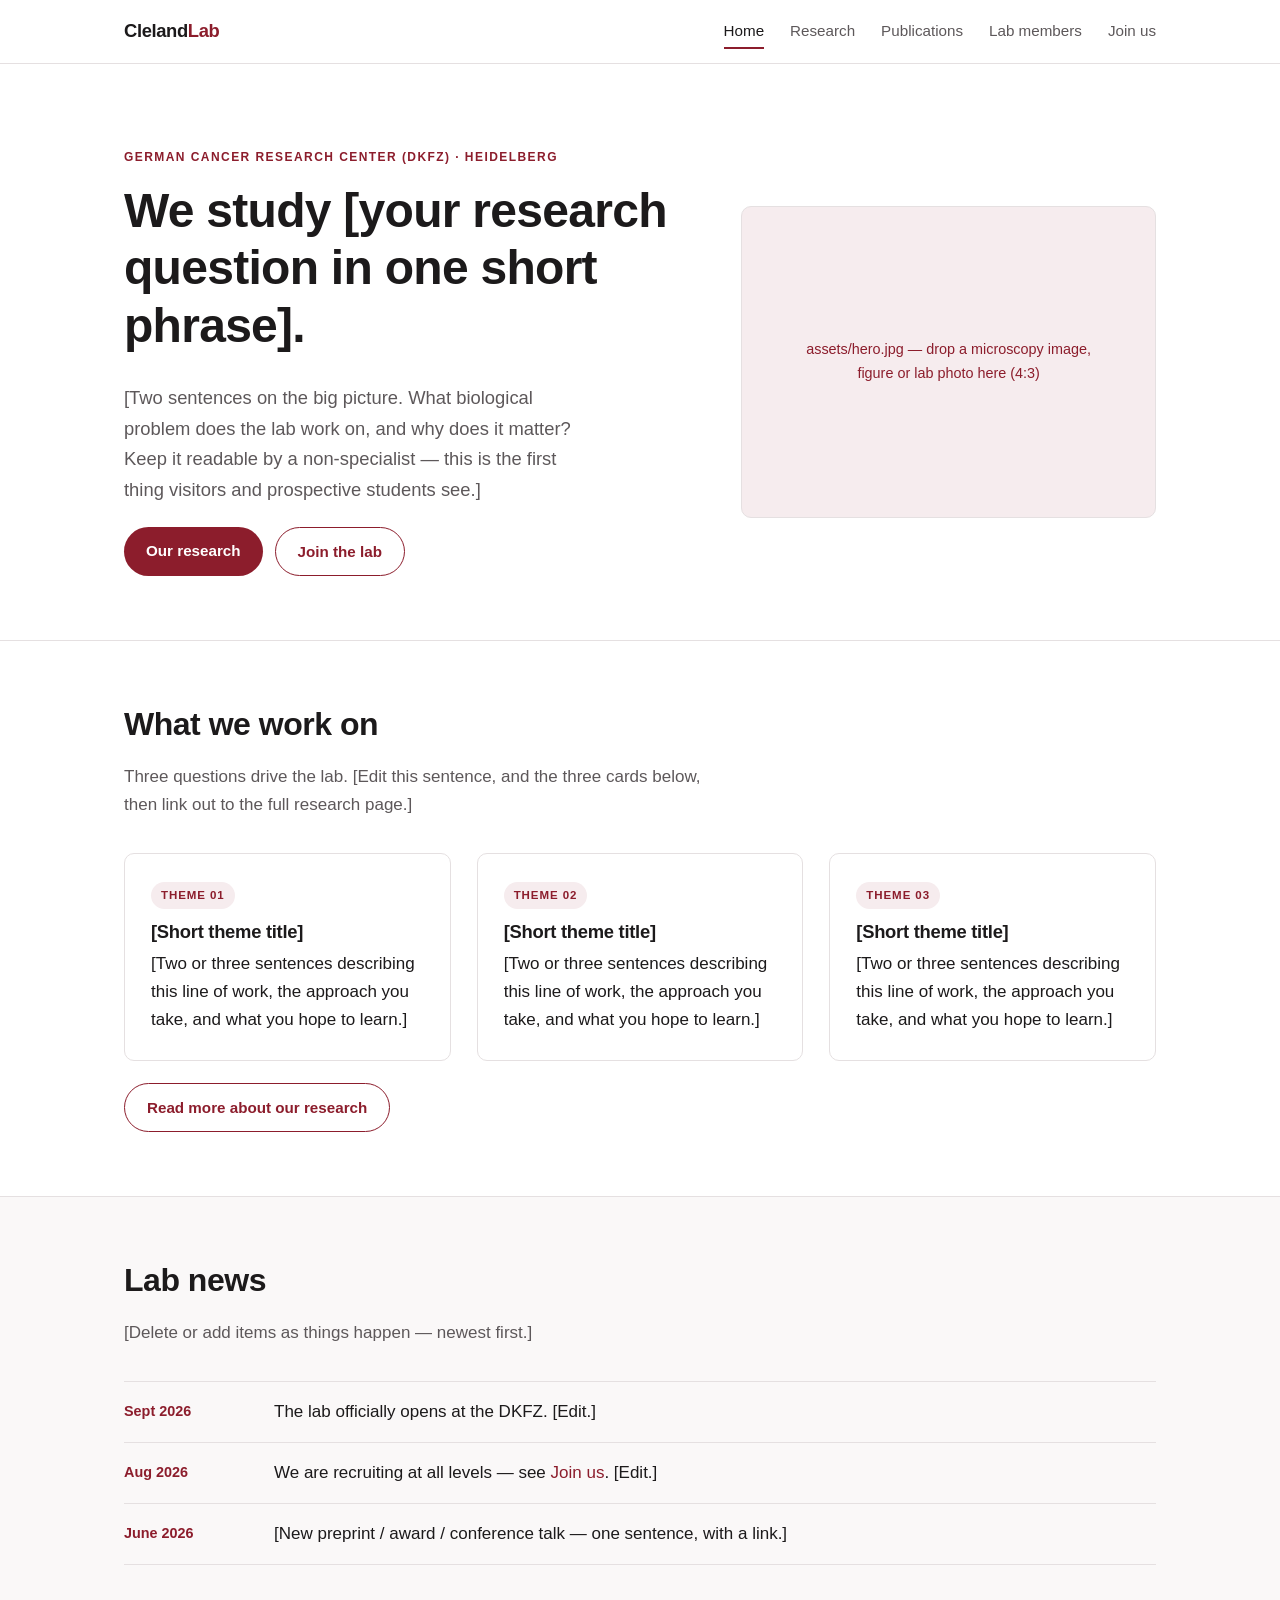
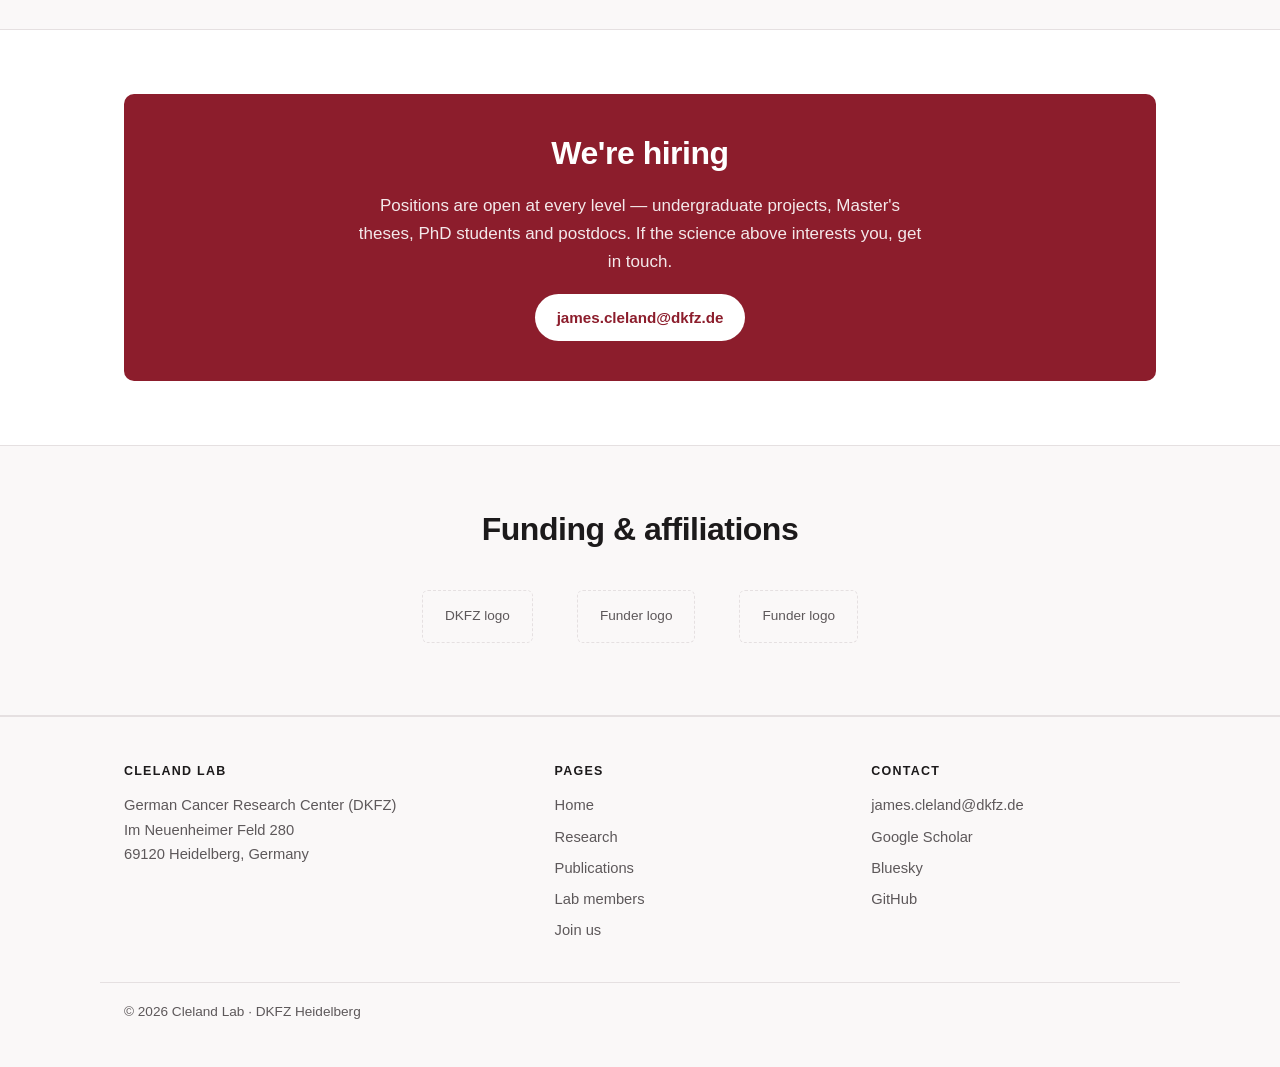
==== index.html @ 914abd6e "Add files via upload" ====
<!DOCTYPE html>
<html lang="en">
<head>
<meta charset="utf-8">
<meta name="viewport" content="width=device-width, initial-scale=1">
<title>Cleland Lab</title>
<meta name="description" content="The Cleland Lab — [one-line description of what the lab studies].">
<link rel="stylesheet" href="style.css">
<link rel="icon" href="data:image/svg+xml,<svg xmlns='http://www.w3.org/2000/svg' viewBox='0 0 100 100'><text y='.9em' font-size='90'>🧬</text></svg>">
</head>
<body>

<!-- ========== HEADER (identical on every page — edit all 5 files if you change it) ========== -->
<header class="site-header">
  <nav class="nav">
    <a class="brand" href="index.html">Cleland<span>Lab</span></a>
    <input type="checkbox" id="navtoggle" class="nav-toggle" hidden>
    <label for="navtoggle" class="nav-burger" aria-label="Menu">☰</label>
    <div class="nav-links">
      <a href="index.html" class="active">Home</a>
      <a href="research.html">Research</a>
      <a href="publications.html">Publications</a>
      <a href="members.html">Lab members</a>
      <a href="join.html">Join us</a>
    </div>
  </nav>
</header>

<!-- ========== HERO ========== -->
<section class="hero">
  <div class="wrap hero-grid">
    <div>
      <p class="eyebrow">German Cancer Research Center (DKFZ) · Heidelberg</p>
      <h1>We study [your research question in one short phrase].</h1>
      <p class="lead">
        [Two sentences on the big picture. What biological problem does the lab work on,
        and why does it matter? Keep it readable by a non-specialist — this is the first
        thing visitors and prospective students see.]
      </p>
      <div class="btn-row">
        <a class="btn" href="research.html">Our research</a>
        <a class="btn ghost" href="join.html">Join the lab</a>
      </div>
    </div>
    <div class="hero-figure">
      <!-- Replace with your own image or animated GIF:
           <img src="assets/hero.jpg" alt="Description of the image"> -->
      assets/hero.jpg — drop a microscopy image,<br>figure or lab photo here (4:3)
    </div>
  </div>
</section>

<!-- ========== RESEARCH TEASER ========== -->
<section class="section">
  <div class="wrap">
    <div class="section-head">
      <h2>What we work on</h2>
      <p>Three questions drive the lab. [Edit this sentence, and the three cards below,
         then link out to the full research page.]</p>
    </div>
    <div class="grid cols-3">
      <div class="card">
        <span class="tag">Theme 01</span>
        <h3>[Short theme title]</h3>
        <p>[Two or three sentences describing this line of work, the approach you take,
           and what you hope to learn.]</p>
      </div>
      <div class="card">
        <span class="tag">Theme 02</span>
        <h3>[Short theme title]</h3>
        <p>[Two or three sentences describing this line of work, the approach you take,
           and what you hope to learn.]</p>
      </div>
      <div class="card">
        <span class="tag">Theme 03</span>
        <h3>[Short theme title]</h3>
        <p>[Two or three sentences describing this line of work, the approach you take,
           and what you hope to learn.]</p>
      </div>
    </div>
    <div class="btn-row">
      <a class="btn ghost" href="research.html">Read more about our research</a>
    </div>
  </div>
</section>

<!-- ========== NEWS ========== -->
<section class="section alt">
  <div class="wrap">
    <div class="section-head">
      <h2>Lab news</h2>
      <p>[Delete or add items as things happen — newest first.]</p>
    </div>
    <ul class="news">
      <li>
        <time datetime="2026-09">Sept 2026</time>
        <p>The lab officially opens at the DKFZ. [Edit.]</p>
      </li>
      <li>
        <time datetime="2026-08">Aug 2026</time>
        <p>We are recruiting at all levels — see <a href="join.html">Join us</a>. [Edit.]</p>
      </li>
      <li>
        <time datetime="2026-06">June 2026</time>
        <p>[New preprint / award / conference talk — one sentence, with a link.]</p>
      </li>
    </ul>
  </div>
</section>

<!-- ========== RECRUITMENT CALLOUT ========== -->
<section class="section">
  <div class="wrap">
    <div class="callout">
      <h2>We're hiring</h2>
      <p>Positions are open at every level — undergraduate projects, Master's theses,
         PhD students and postdocs. If the science above interests you, get in touch.</p>
      <a class="btn" href="mailto:james.cleland@dkfz.de">james.cleland@dkfz.de</a>
    </div>
  </div>
</section>

<!-- ========== FUNDERS / AFFILIATIONS ========== -->
<section class="section alt">
  <div class="wrap">
    <div class="section-head" style="text-align:center">
      <h2 style="margin-bottom:.3em">Funding &amp; affiliations</h2>
    </div>
    <div class="logos">
      <!-- Replace each placeholder with: <img src="assets/logo-dkfz.svg" alt="DKFZ"> -->
      <span class="placeholder">DKFZ logo</span>
      <span class="placeholder">Funder logo</span>
      <span class="placeholder">Funder logo</span>
    </div>
  </div>
</section>

<!-- ========== FOOTER (identical on every page) ========== -->
<footer class="site-footer">
  <div class="wrap footer-grid">
    <div>
      <h4>Cleland Lab</h4>
      <p style="margin:0">
        German Cancer Research Center (DKFZ)<br>
        Im Neuenheimer Feld 280<br>
        69120 Heidelberg, Germany
      </p>
    </div>
    <div>
      <h4>Pages</h4>
      <ul>
        <li><a href="index.html">Home</a></li>
        <li><a href="research.html">Research</a></li>
        <li><a href="publications.html">Publications</a></li>
        <li><a href="members.html">Lab members</a></li>
        <li><a href="join.html">Join us</a></li>
      </ul>
    </div>
    <div>
      <h4>Contact</h4>
      <ul>
        <li><a href="mailto:james.cleland@dkfz.de">james.cleland@dkfz.de</a></li>
        <li><a href="#">Google Scholar</a></li>
        <li><a href="#">Bluesky</a></li>
        <li><a href="#">GitHub</a></li>
      </ul>
    </div>
  </div>
  <div class="wrap footer-bottom">
    © 2026 Cleland Lab · DKFZ Heidelberg
  </div>
</footer>

</body>
</html>
---- style.css ----
/* ============================================================
   Cleland Lab — shared stylesheet
   Edit the variables below to restyle the whole site at once.
   ============================================================ */

:root {
  --accent:        #8c1d2c;   /* dark red — main accent */
  --accent-dark:   #6a1521;   /* hover / darker shade    */
  --accent-soft:   #f6ecee;   /* pale tint for panels    */
  --ink:           #1c1a1b;   /* body text               */
  --ink-soft:      #5d585a;   /* secondary text          */
  --line:          #e5e0e1;   /* hairline borders        */
  --bg:            #ffffff;
  --bg-alt:        #faf8f8;

  --max:           1080px;    /* content width           */
  --radius:        10px;
  --font-sans:     "Inter", -apple-system, BlinkMacSystemFont, "Segoe UI",
                   Helvetica, Arial, sans-serif;
}

/* ---------- reset ---------- */
*, *::before, *::after { box-sizing: border-box; }
html { scroll-behavior: smooth; -webkit-text-size-adjust: 100%; }
body {
  margin: 0;
  font-family: var(--font-sans);
  font-size: 17px;
  line-height: 1.65;
  color: var(--ink);
  background: var(--bg);
  -webkit-font-smoothing: antialiased;
}
img { max-width: 100%; display: block; }
a { color: var(--accent); text-decoration: none; }
a:hover { color: var(--accent-dark); text-decoration: underline; }

h1, h2, h3 { line-height: 1.2; font-weight: 650; letter-spacing: -0.015em; margin: 0 0 .6em; }
h1 { font-size: clamp(2rem, 4.5vw, 3rem); }
h2 { font-size: clamp(1.5rem, 3vw, 2rem); }
h3 { font-size: 1.15rem; }
p  { margin: 0 0 1.1em; }

.wrap { max-width: var(--max); margin: 0 auto; padding: 0 24px; }
.muted { color: var(--ink-soft); }
.small { font-size: .92rem; }

/* ---------- header / nav ---------- */
.site-header {
  position: sticky; top: 0; z-index: 50;
  background: rgba(255,255,255,.92);
  backdrop-filter: saturate(180%) blur(10px);
  border-bottom: 1px solid var(--line);
}
.nav {
  display: flex; align-items: center; justify-content: space-between;
  gap: 20px; padding: 14px 24px; max-width: var(--max); margin: 0 auto;
}
.brand {
  font-weight: 700; font-size: 1.15rem; letter-spacing: -0.02em;
  color: var(--ink); text-decoration: none; white-space: nowrap;
}
.brand span { color: var(--accent); }
.nav-links { display: flex; gap: 26px; align-items: center; flex-wrap: wrap; }
.nav-links a {
  color: var(--ink-soft); font-size: .95rem; font-weight: 500;
  text-decoration: none; padding: 4px 0; border-bottom: 2px solid transparent;
}
.nav-links a:hover { color: var(--accent); }
.nav-links a.active { color: var(--ink); border-bottom-color: var(--accent); }

/* mobile menu (CSS-only) */
.nav-toggle { display: none; }
.nav-burger {
  display: none; cursor: pointer; padding: 6px; border: 1px solid var(--line);
  border-radius: 6px; line-height: 1; font-size: 1.2rem; color: var(--ink);
}

/* ---------- hero ---------- */
.hero { padding: 84px 0 64px; border-bottom: 1px solid var(--line); }
.hero-grid {
  display: grid; grid-template-columns: 1.15fr .85fr; gap: 56px; align-items: center;
}
.hero .eyebrow {
  text-transform: uppercase; letter-spacing: .12em; font-size: .75rem;
  font-weight: 650; color: var(--accent); margin-bottom: 14px;
}
.hero p.lead { font-size: 1.15rem; color: var(--ink-soft); max-width: 46ch; }
.hero-figure {
  aspect-ratio: 4/3; border-radius: var(--radius); overflow: hidden;
  background: var(--accent-soft);
  display: flex; align-items: center; justify-content: center;
  color: var(--accent); font-size: .9rem; text-align: center; padding: 20px;
  border: 1px solid var(--line);
}
.hero-figure img { width: 100%; height: 100%; object-fit: cover; }

/* ---------- buttons ---------- */
.btn {
  display: inline-block; padding: 11px 22px; border-radius: 999px;
  background: var(--accent); color: #fff !important; font-weight: 600;
  font-size: .95rem; text-decoration: none !important;
  transition: background .15s ease;
}
.btn:hover { background: var(--accent-dark); }
.btn.ghost {
  background: transparent; color: var(--accent) !important;
  border: 1.5px solid var(--accent);
}
.btn.ghost:hover { background: var(--accent-soft); }
.btn-row { display: flex; gap: 12px; flex-wrap: wrap; margin-top: 22px; }

/* ---------- generic sections ---------- */
.section { padding: 64px 0; }
.section.alt { background: var(--bg-alt); border-block: 1px solid var(--line); }
.section-head { margin-bottom: 34px; }
.section-head p { color: var(--ink-soft); max-width: 62ch; margin: 0; }

.page-head { padding: 56px 0 8px; }
.page-head h1 { margin-bottom: .25em; }
.page-head p { color: var(--ink-soft); max-width: 62ch; font-size: 1.05rem; }

/* ---------- cards ---------- */
.grid { display: grid; gap: 26px; }
.grid.cols-2 { grid-template-columns: repeat(2, 1fr); }
.grid.cols-3 { grid-template-columns: repeat(3, 1fr); }
.grid.cols-4 { grid-template-columns: repeat(4, 1fr); }

.card {
  border: 1px solid var(--line); border-radius: var(--radius);
  padding: 26px; background: var(--bg);
}
.card h3 { margin-bottom: .4em; }
.card p:last-child { margin-bottom: 0; }
.tag {
  display: inline-block; font-size: .72rem; font-weight: 650;
  text-transform: uppercase; letter-spacing: .08em;
  color: var(--accent); background: var(--accent-soft);
  padding: 4px 10px; border-radius: 999px; margin-bottom: 12px;
}

/* ---------- news list ---------- */
.news { list-style: none; margin: 0; padding: 0; }
.news li {
  display: grid; grid-template-columns: 130px 1fr; gap: 20px;
  padding: 16px 0; border-bottom: 1px solid var(--line);
}
.news li:first-child { border-top: 1px solid var(--line); }
.news time { color: var(--accent); font-weight: 600; font-size: .9rem; padding-top: 2px; }
.news p { margin: 0; }

/* ---------- people ---------- */
.person { text-align: left; }
.person .photo {
  aspect-ratio: 1/1; border-radius: var(--radius); overflow: hidden;
  background: var(--accent-soft); border: 1px solid var(--line);
  display: flex; align-items: center; justify-content: center;
  color: var(--accent); font-weight: 650; font-size: 1.6rem; margin-bottom: 14px;
}
.person .photo img { width: 100%; height: 100%; object-fit: cover; }
.person h3 { margin-bottom: .15em; font-size: 1.05rem; }
.person .role { color: var(--accent); font-size: .88rem; font-weight: 600; margin: 0 0 .5em; }
.person p { font-size: .93rem; color: var(--ink-soft); margin: 0 0 .5em; }
.person .links a { font-size: .85rem; margin-right: 12px; }

/* ---------- publications ---------- */
.pub-list { list-style: none; margin: 0; padding: 0; }
.pub-list li { padding: 20px 0; border-bottom: 1px solid var(--line); }
.pub-list li:first-child { border-top: 1px solid var(--line); }
.pub-title { font-weight: 620; display: block; margin-bottom: 4px; color: var(--ink); }
.pub-authors { font-size: .93rem; color: var(--ink-soft); }
.pub-authors b { color: var(--ink); font-weight: 650; }
.pub-meta { font-size: .9rem; color: var(--ink-soft); margin-top: 4px; }
.pub-meta em { color: var(--ink); font-style: italic; }
.pub-links a { font-size: .85rem; margin-right: 14px; }
.year-head {
  margin: 44px 0 6px; font-size: 1.05rem; color: var(--accent);
  text-transform: uppercase; letter-spacing: .1em; font-weight: 700;
}
.year-head:first-of-type { margin-top: 12px; }

/* ---------- callout ---------- */
.callout {
  background: var(--accent); color: #fff; border-radius: var(--radius);
  padding: 40px; text-align: center;
}
.callout h2 { color: #fff; }
.callout p { color: rgba(255,255,255,.9); max-width: 60ch; margin: 0 auto 18px; }
.callout .btn { background: #fff; color: var(--accent) !important; }
.callout .btn:hover { background: rgba(255,255,255,.88); }

/* ---------- logos ---------- */
.logos {
  display: flex; flex-wrap: wrap; gap: 44px; align-items: center;
  justify-content: center; padding: 8px 0;
}
.logos img { height: 44px; width: auto; opacity: .75; filter: grayscale(1); }
.logos img:hover { opacity: 1; filter: none; }
.logos .placeholder {
  color: var(--ink-soft); font-size: .85rem; border: 1px dashed var(--line);
  padding: 14px 22px; border-radius: 6px;
}

/* ---------- footer ---------- */
.site-footer {
  border-top: 1px solid var(--line); background: var(--bg-alt);
  padding: 44px 0; margin-top: 0; font-size: .92rem; color: var(--ink-soft);
}
.footer-grid { display: grid; grid-template-columns: 1.4fr 1fr 1fr; gap: 32px; }
.site-footer h4 {
  font-size: .78rem; text-transform: uppercase; letter-spacing: .1em;
  color: var(--ink); margin: 0 0 12px;
}
.site-footer ul { list-style: none; margin: 0; padding: 0; }
.site-footer li { margin-bottom: 7px; }
.site-footer a { color: var(--ink-soft); }
.site-footer a:hover { color: var(--accent); }
.footer-bottom {
  margin-top: 32px; padding-top: 18px; border-top: 1px solid var(--line);
  font-size: .85rem;
}

/* ---------- responsive ---------- */
@media (max-width: 880px) {
  .hero-grid { grid-template-columns: 1fr; gap: 32px; }
  .grid.cols-3, .grid.cols-4 { grid-template-columns: repeat(2, 1fr); }
  .footer-grid { grid-template-columns: 1fr 1fr; }
}
@media (max-width: 640px) {
  body { font-size: 16px; }
  .nav { flex-wrap: wrap; }
  .nav-burger { display: block; }
  .nav-links {
    display: none; width: 100%; flex-direction: column;
    align-items: flex-start; gap: 4px; padding: 10px 0 4px;
  }
  .nav-toggle:checked ~ .nav-links { display: flex; }
  .grid.cols-2, .grid.cols-3, .grid.cols-4 { grid-template-columns: 1fr; }
  .news li { grid-template-columns: 1fr; gap: 4px; }
  .footer-grid { grid-template-columns: 1fr; }
  .hero { padding: 52px 0 44px; }
  .section { padding: 48px 0; }
  .callout { padding: 28px 22px; }
}
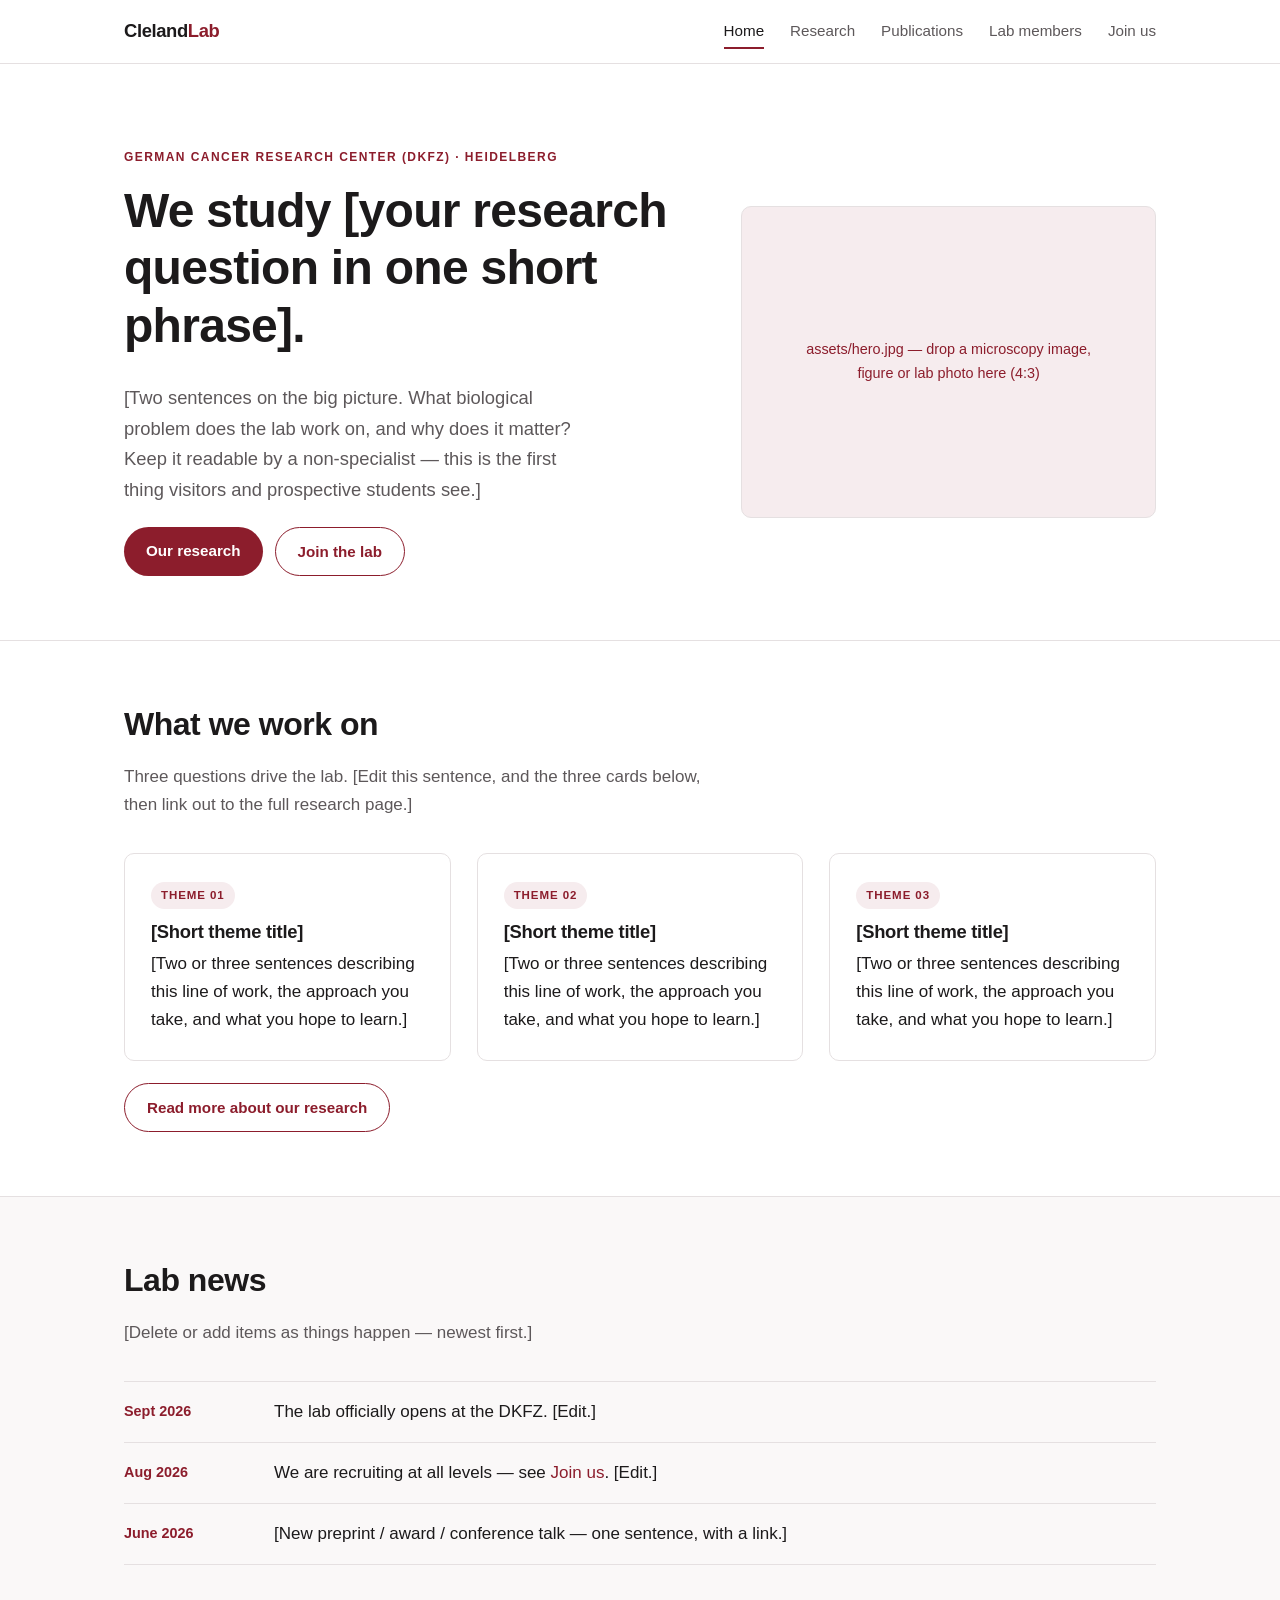
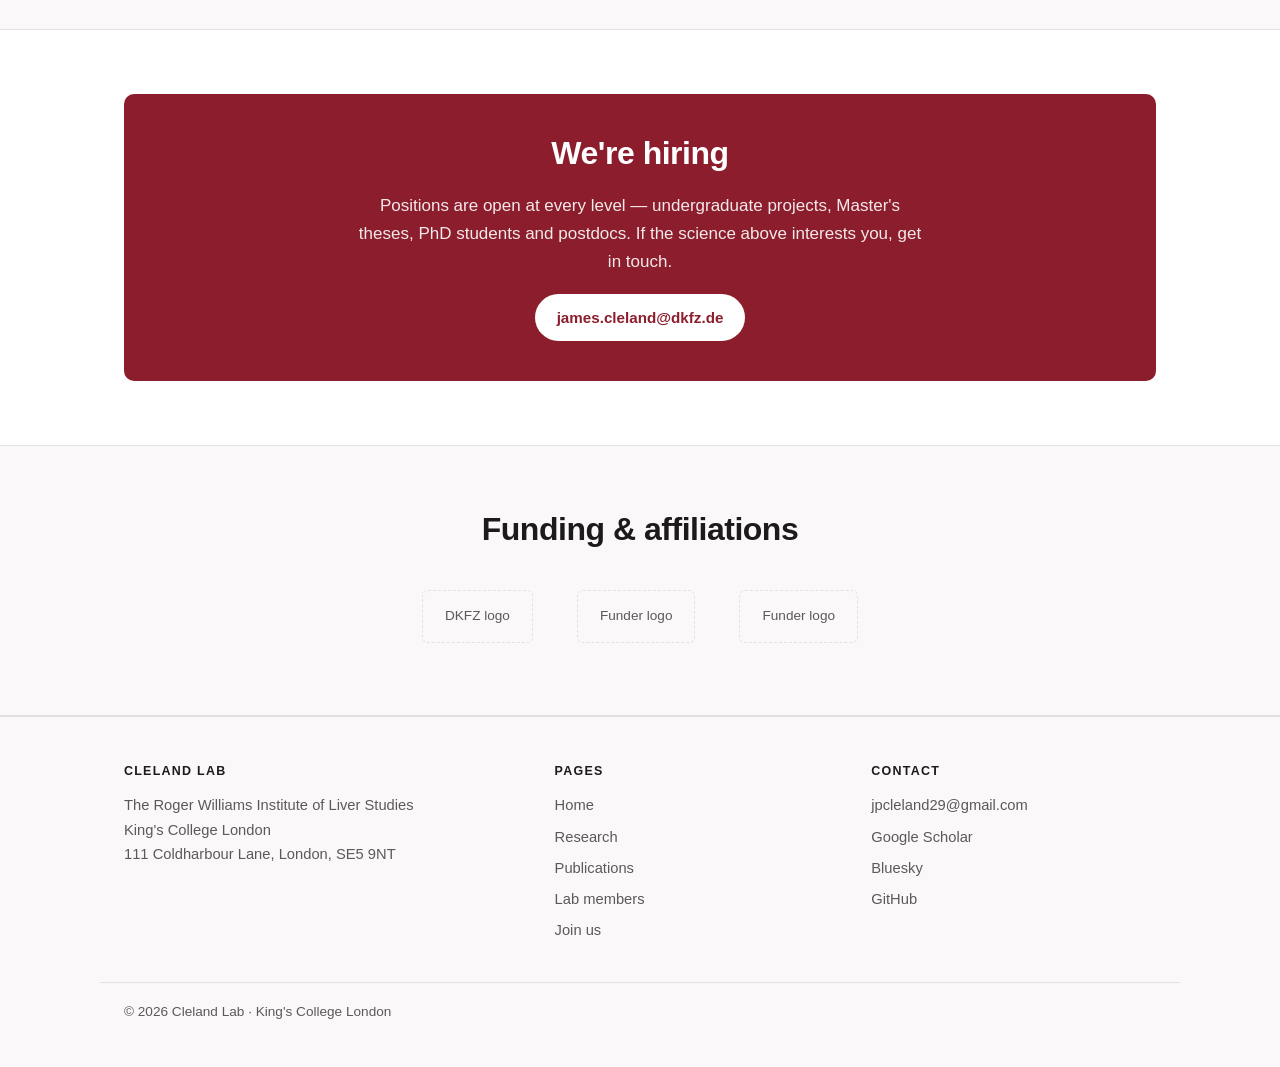
==== commit c59fde6e: "Update index.html" ====
--- a/index.html
+++ b/index.html
@@ -141,9 +141,9 @@
     <div>
       <h4>Cleland Lab</h4>
       <p style="margin:0">
-        German Cancer Research Center (DKFZ)<br>
-        Im Neuenheimer Feld 280<br>
-        69120 Heidelberg, Germany
+        The Roger Williams Institute of Liver Studies <br>
+        King's College London <br>
+        111 Coldharbour Lane, London, SE5 9NT <br>
       </p>
     </div>
     <div>
@@ -159,7 +159,7 @@
     <div>
       <h4>Contact</h4>
       <ul>
-        <li><a href="mailto:james.cleland@dkfz.de">james.cleland@dkfz.de</a></li>
+        <li><a href="mailto:jpcleland29@gmail.com">jpcleland29@gmail.com</a></li>
         <li><a href="#">Google Scholar</a></li>
         <li><a href="#">Bluesky</a></li>
         <li><a href="#">GitHub</a></li>
@@ -167,7 +167,7 @@
     </div>
   </div>
   <div class="wrap footer-bottom">
-    © 2026 Cleland Lab · DKFZ Heidelberg
+    © 2026 Cleland Lab · King's College London
   </div>
 </footer>
 
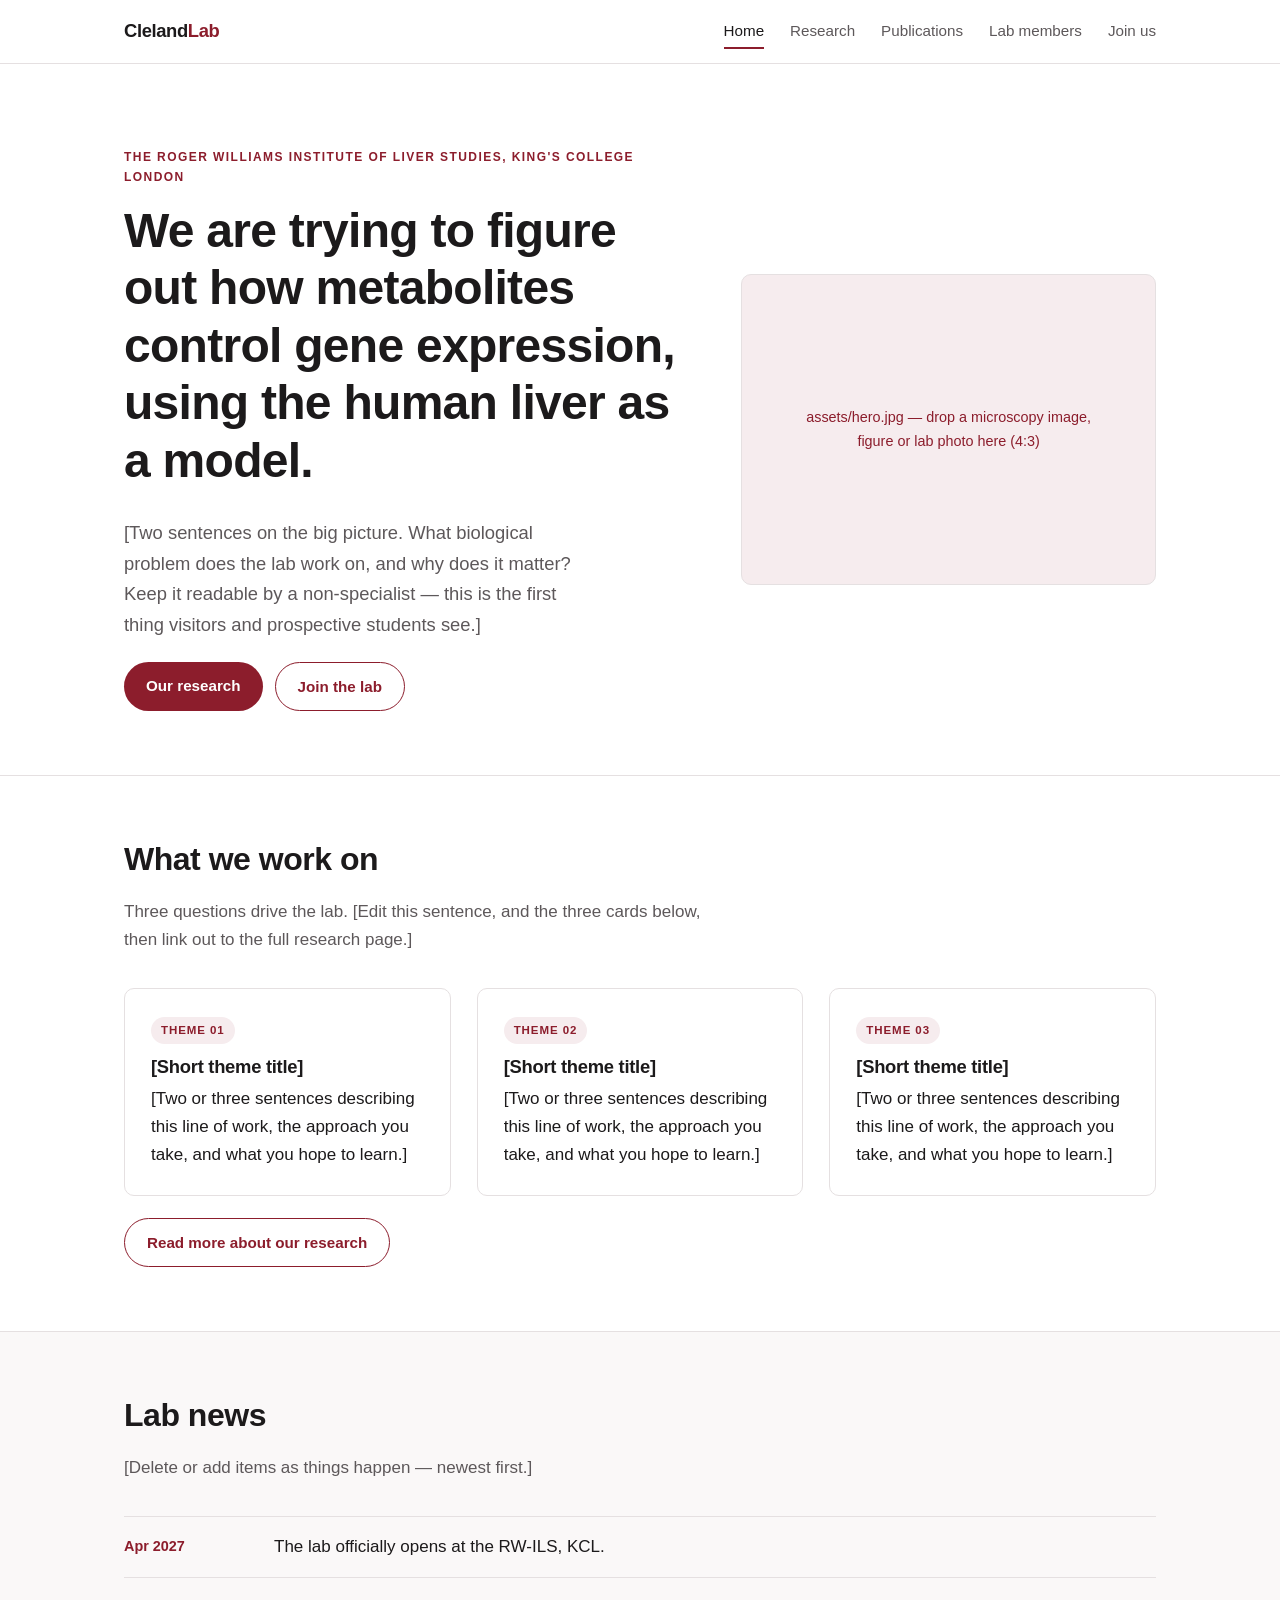
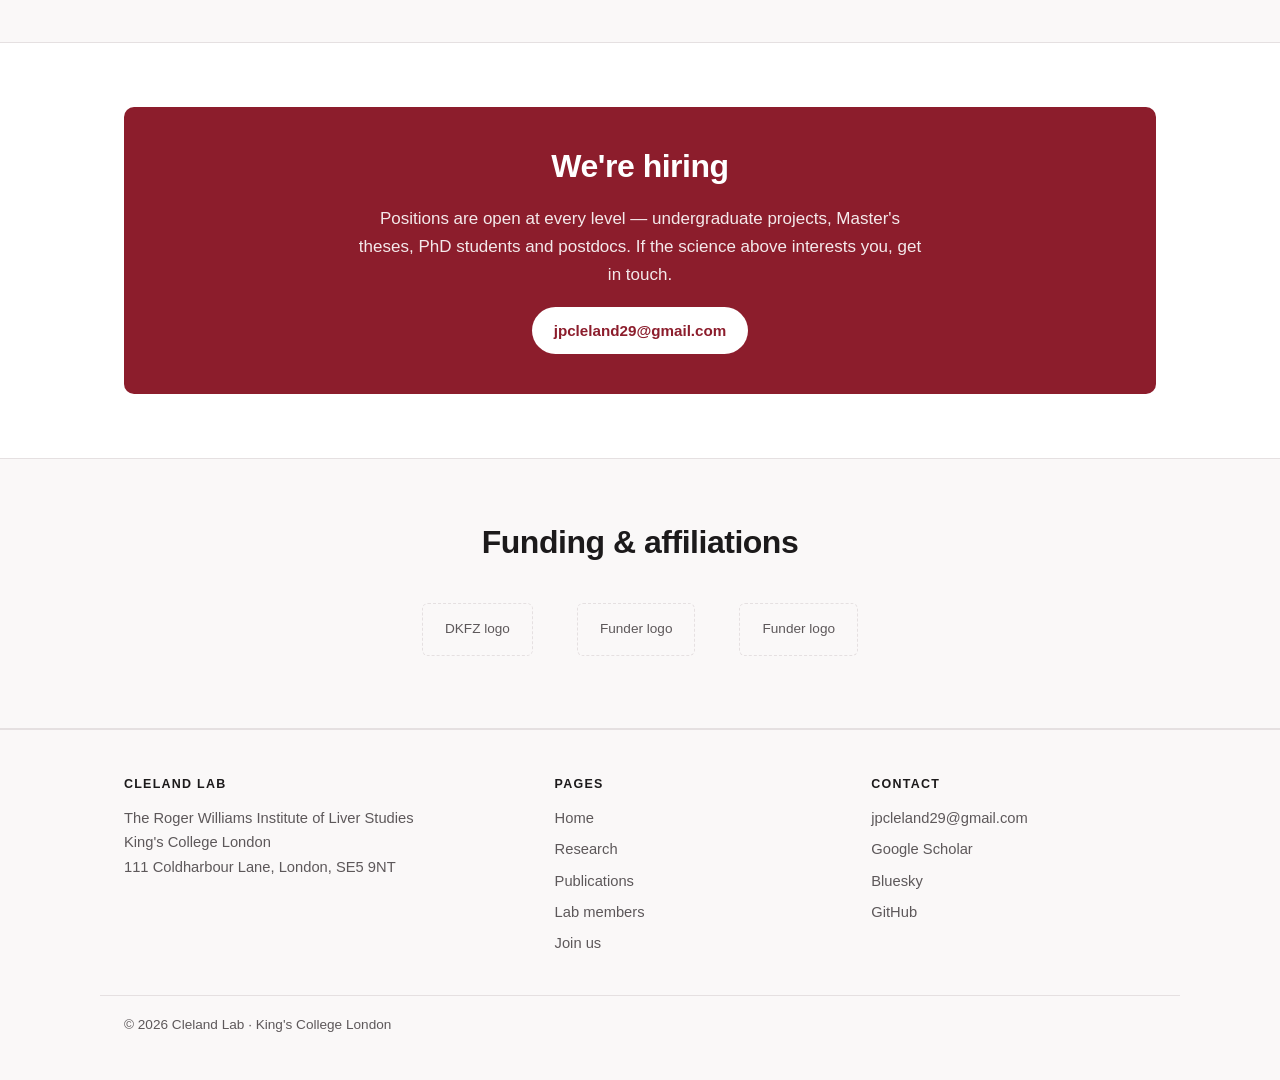
==== commit 895f63bb: "Update index.html" ====
--- a/index.html
+++ b/index.html
@@ -30,8 +30,8 @@
 <section class="hero">
   <div class="wrap hero-grid">
     <div>
-      <p class="eyebrow">German Cancer Research Center (DKFZ) · Heidelberg</p>
-      <h1>We study [your research question in one short phrase].</h1>
+      <p class="eyebrow"> The Roger Williams Institute of Liver Studies, King's College London </p>
+      <h1>We are trying to figure out how metabolites control gene expression, using the human liver as a model.</h1>
       <p class="lead">
         [Two sentences on the big picture. What biological problem does the lab work on,
         and why does it matter? Keep it readable by a non-specialist — this is the first
@@ -93,16 +93,8 @@
     </div>
     <ul class="news">
       <li>
-        <time datetime="2026-09">Sept 2026</time>
-        <p>The lab officially opens at the DKFZ. [Edit.]</p>
-      </li>
-      <li>
-        <time datetime="2026-08">Aug 2026</time>
-        <p>We are recruiting at all levels — see <a href="join.html">Join us</a>. [Edit.]</p>
-      </li>
-      <li>
-        <time datetime="2026-06">June 2026</time>
-        <p>[New preprint / award / conference talk — one sentence, with a link.]</p>
+        <time datetime="2027-04">Apr 2027</time>
+        <p>The lab officially opens at the RW-ILS, KCL. </p>
       </li>
     </ul>
   </div>
@@ -115,7 +107,7 @@
       <h2>We're hiring</h2>
       <p>Positions are open at every level — undergraduate projects, Master's theses,
          PhD students and postdocs. If the science above interests you, get in touch.</p>
-      <a class="btn" href="mailto:james.cleland@dkfz.de">james.cleland@dkfz.de</a>
+      <a class="btn" href="mailto:jpcleland29@gmail.com">jpcleland29@gmail.com</a>
     </div>
   </div>
 </section>
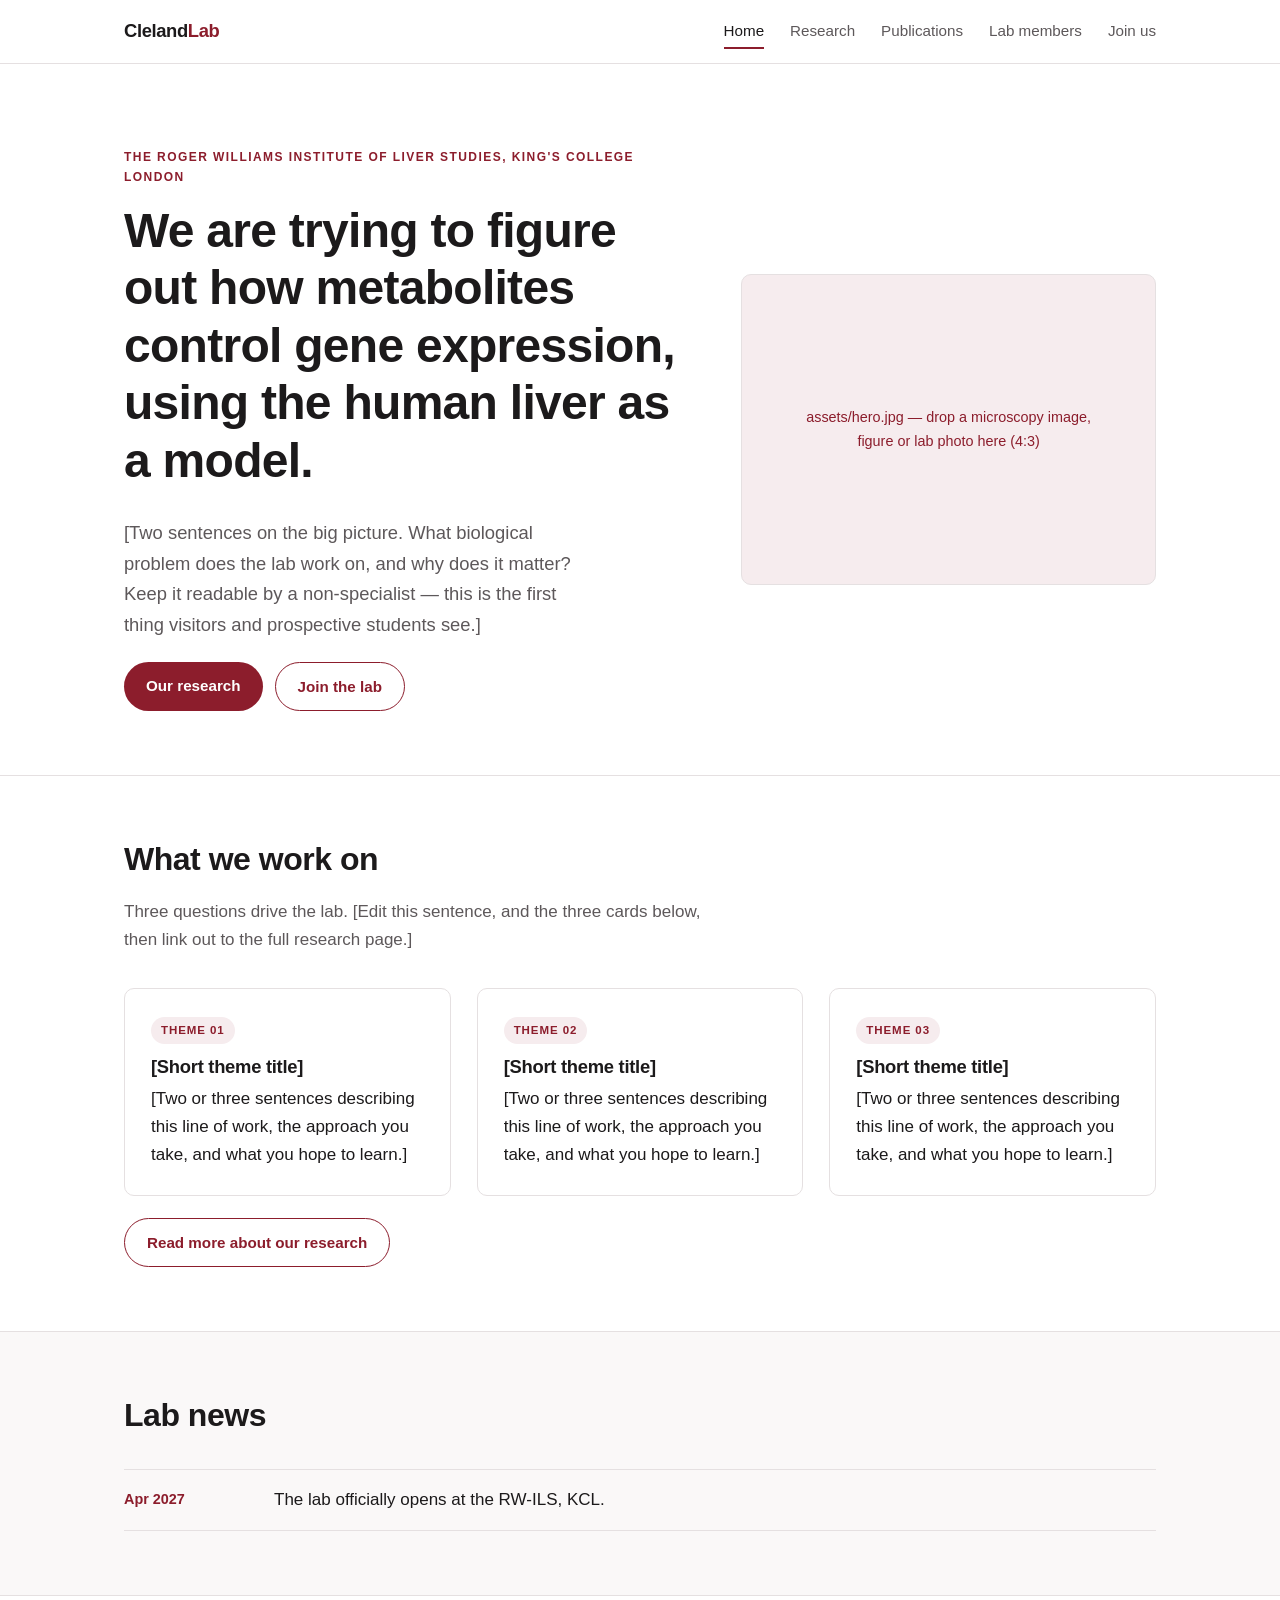
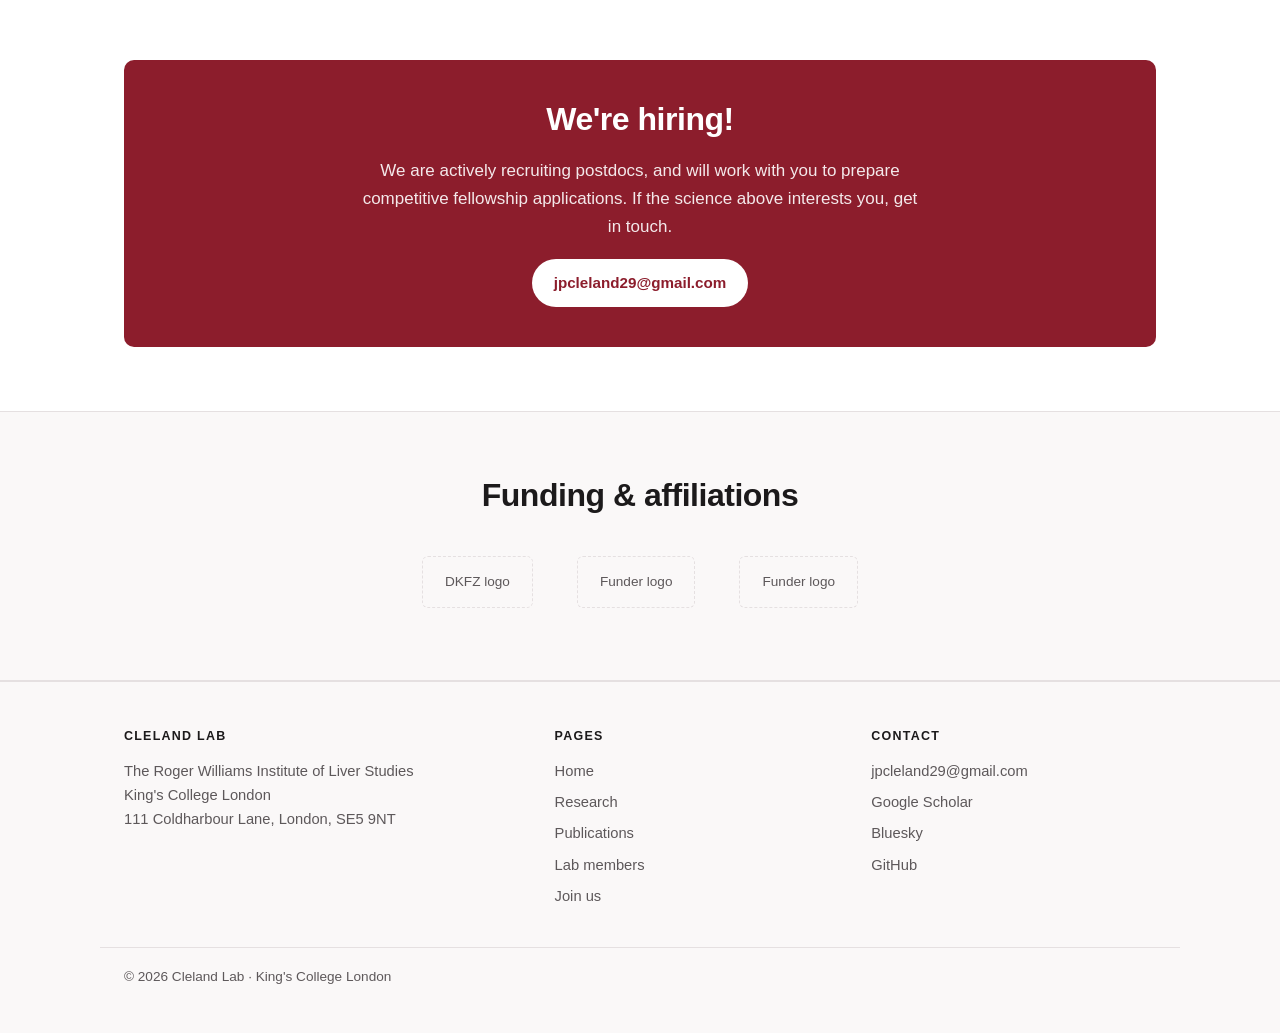
==== commit 9cdbbec5: "Update index.html" ====
--- a/index.html
+++ b/index.html
@@ -89,7 +89,6 @@
   <div class="wrap">
     <div class="section-head">
       <h2>Lab news</h2>
-      <p>[Delete or add items as things happen — newest first.]</p>
     </div>
     <ul class="news">
       <li>
@@ -104,9 +103,8 @@
 <section class="section">
   <div class="wrap">
     <div class="callout">
-      <h2>We're hiring</h2>
-      <p>Positions are open at every level — undergraduate projects, Master's theses,
-         PhD students and postdocs. If the science above interests you, get in touch.</p>
+      <h2>We're hiring!</h2>
+      <p> We are actively recruiting postdocs, and will work with you to prepare competitive fellowship applications. If the science above interests you, get in touch.</p>
       <a class="btn" href="mailto:jpcleland29@gmail.com">jpcleland29@gmail.com</a>
     </div>
   </div>
